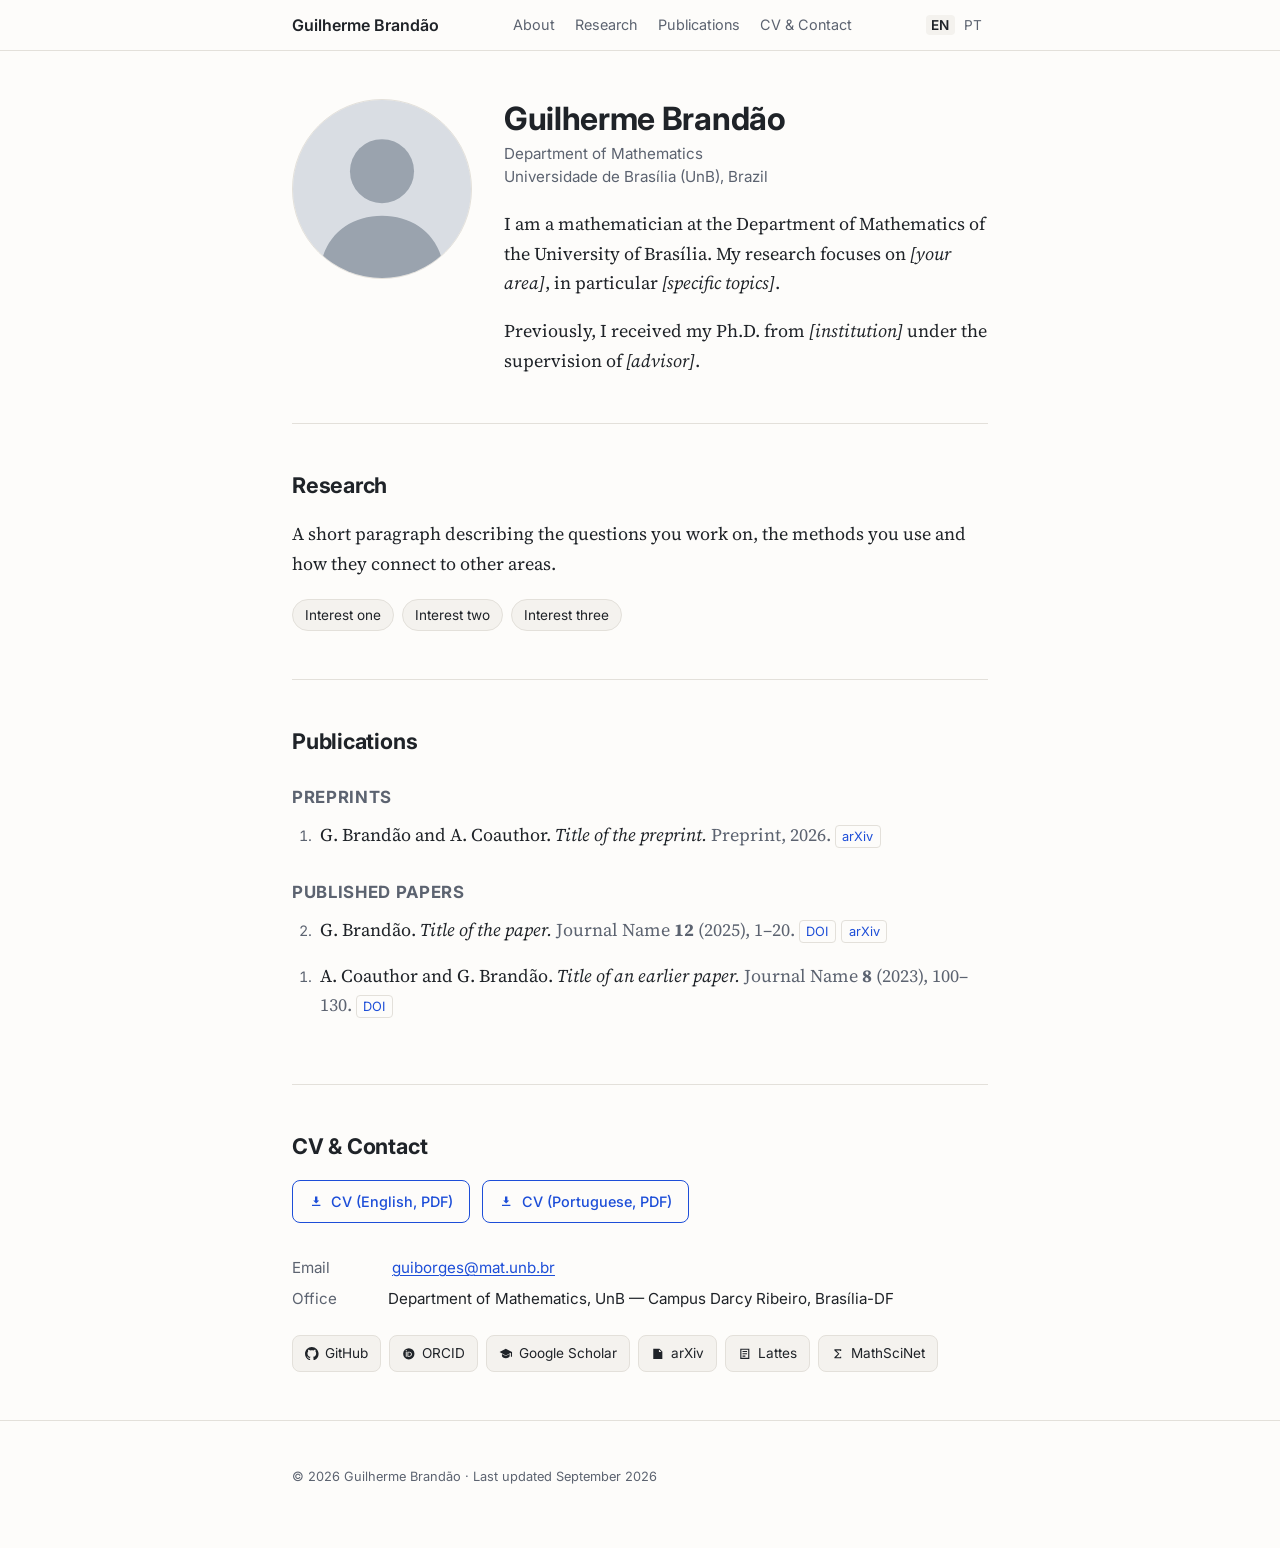
==== index.html @ d2910f6d "Add bilingual academic homepage (EN/PT) Plain HTML/CSS site for GitHub Pages: About, Research, Publi" ====
<!DOCTYPE html>
<html lang="en">
<head>
  <meta charset="utf-8">
  <meta name="viewport" content="width=device-width, initial-scale=1">
  <title>Guilherme Brandão — Mathematics, UnB</title>
  <meta name="description" content="Guilherme Brandão — Department of Mathematics, Universidade de Brasília. Research, publications, CV and contact.">
  <meta name="author" content="Guilherme Brandão">

  <link rel="canonical" href="https://guibrandao.github.io/">
  <link rel="alternate" hreflang="en" href="https://guibrandao.github.io/">
  <link rel="alternate" hreflang="pt-BR" href="https://guibrandao.github.io/pt/">
  <link rel="alternate" hreflang="x-default" href="https://guibrandao.github.io/">

  <meta property="og:type" content="profile">
  <meta property="og:title" content="Guilherme Brandão — Mathematics, UnB">
  <meta property="og:description" content="Research, publications, CV and contact.">
  <meta property="og:url" content="https://guibrandao.github.io/">
  <meta property="og:locale" content="en_US">
  <meta property="og:locale:alternate" content="pt_BR">

  <link rel="icon" href="favicon.svg" type="image/svg+xml">

  <link rel="preconnect" href="https://fonts.googleapis.com">
  <link rel="preconnect" href="https://fonts.gstatic.com" crossorigin>
  <link href="https://fonts.googleapis.com/css2?family=Inter:wght@400;500;600&family=Source+Serif+4:ital,opsz,wght@0,8..60,400;0,8..60,600;1,8..60,400&display=swap" rel="stylesheet">
  <link rel="stylesheet" href="assets/css/style.css">
</head>
<body>
  <a class="skip-link" href="#main">Skip to content</a>

  <header class="site-header">
    <div class="container">
      <a class="site-name" href="#about">Guilherme Brandão</a>
      <nav class="site-nav" aria-label="Main">
        <ul>
          <li><a href="#about">About</a></li>
          <li><a href="#research">Research</a></li>
          <li><a href="#publications">Publications</a></li>
          <li><a href="#contact">CV &amp; Contact</a></li>
        </ul>
      </nav>
      <div class="lang-switch" aria-label="Language">
        <span aria-current="true" lang="en">EN</span>
        <a href="pt/" hreflang="pt-BR" lang="pt-BR">PT</a>
      </div>
    </div>
  </header>

  <main id="main" class="container">

    <!-- ===================== ABOUT ===================== -->
    <section id="about" class="about" aria-labelledby="about-heading">
      <!-- TODO: replace with your photo, e.g. assets/img/photo.jpg (square, ≥ 360×360 px) -->
      <img src="assets/img/photo-placeholder.svg" alt="Photo of Guilherme Brandão" width="180" height="180">
      <div class="bio">
        <h1 id="about-heading">Guilherme Brandão</h1>
        <!-- TODO: confirm your position -->
        <p class="position">
          Department of Mathematics<br>
          Universidade de Brasília (UnB), Brazil
        </p>
        <!-- TODO: write your bio -->
        <p>
          I am a mathematician at the Department of Mathematics of the University of Brasília.
          My research focuses on <em>[your area]</em>, in particular <em>[specific topics]</em>.
        </p>
        <p>
          Previously, I received my Ph.D. from <em>[institution]</em> under the supervision of
          <em>[advisor]</em>.
        </p>
      </div>
    </section>

    <!-- ===================== RESEARCH ===================== -->
    <section id="research" aria-labelledby="research-heading">
      <h2 id="research-heading">Research</h2>
      <!-- TODO: describe your research -->
      <p>
        A short paragraph describing the questions you work on, the methods you use and
        how they connect to other areas.
      </p>
      <ul class="interests" aria-label="Research interests">
        <li>Interest one</li>
        <li>Interest two</li>
        <li>Interest three</li>
      </ul>
    </section>

    <!-- ===================== PUBLICATIONS ===================== -->
    <!-- Keep this block identical in pt/index.html (only headings are translated). -->
    <section id="publications" aria-labelledby="publications-heading">
      <h2 id="publications-heading">Publications</h2>

      <h3>Preprints</h3>
      <ol class="pubs" reversed>
        <!-- TODO: one <li> per preprint, newest first -->
        <li>
          G. Brandão and A. Coauthor.
          <span class="pub-title">Title of the preprint.</span>
          <span class="pub-venue">Preprint, 2026.</span>
          <span class="pub-links"><a href="https://arxiv.org/abs/0000.00000">arXiv</a></span>
        </li>
      </ol>

      <h3>Published papers</h3>
      <ol class="pubs" reversed>
        <!-- TODO: one <li> per paper, newest first -->
        <li>
          G. Brandão.
          <span class="pub-title">Title of the paper.</span>
          <span class="pub-venue">Journal Name <strong>12</strong> (2025), 1–20.</span>
          <span class="pub-links"><a href="https://doi.org/10.0000/example">DOI</a><a href="https://arxiv.org/abs/0000.00000">arXiv</a></span>
        </li>
        <li>
          A. Coauthor and G. Brandão.
          <span class="pub-title">Title of an earlier paper.</span>
          <span class="pub-venue">Journal Name <strong>8</strong> (2023), 100–130.</span>
          <span class="pub-links"><a href="https://doi.org/10.0000/example">DOI</a></span>
        </li>
      </ol>
    </section>

    <!-- ===================== CV & CONTACT ===================== -->
    <section id="contact" aria-labelledby="contact-heading">
      <h2 id="contact-heading">CV &amp; Contact</h2>

      <!-- TODO: add assets/cv/cv-en.pdf and assets/cv/cv-pt.pdf -->
      <div class="buttons">
        <a class="button" href="assets/cv/cv-en.pdf">
          <svg viewBox="0 0 24 24" aria-hidden="true"><path d="M12 16l-5-5h3V4h4v7h3l-5 5zm-7 2h14v2H5v-2z"/></svg>
          CV (English, PDF)
        </a>
        <a class="button" href="assets/cv/cv-pt.pdf" hreflang="pt-BR">
          <svg viewBox="0 0 24 24" aria-hidden="true"><path d="M12 16l-5-5h3V4h4v7h3l-5 5zm-7 2h14v2H5v-2z"/></svg>
          CV (Portuguese, PDF)
        </a>
      </div>

      <ul class="contact-list">
        <li>
          <span class="label">Email</span>
          <a class="email" data-user="guiborges" data-domain="mat.unb.br" href="#contact">guiborges [at] mat.unb.br</a>
        </li>
        <!-- TODO: confirm office / address -->
        <li><span class="label">Office</span>Department of Mathematics, UnB — Campus Darcy Ribeiro, Brasília-DF</li>
      </ul>

      <!-- TODO: fill in your profile URLs; delete any you don't use -->
      <ul class="profiles" aria-label="Online profiles">
        <li><a href="https://github.com/guibrandao">
          <svg viewBox="0 0 16 16" aria-hidden="true"><path d="M8 0C3.58 0 0 3.58 0 8c0 3.54 2.29 6.53 5.47 7.59.4.07.55-.17.55-.38 0-.19-.01-.82-.01-1.49-2.01.37-2.53-.49-2.69-.94-.09-.23-.48-.94-.82-1.13-.28-.15-.68-.52-.01-.53.63-.01 1.08.58 1.23.82.72 1.21 1.87.87 2.33.66.07-.52.28-.87.51-1.07-1.78-.2-3.64-.89-3.64-3.95 0-.87.31-1.59.82-2.15-.08-.2-.36-1.02.08-2.12 0 0 .67-.21 2.2.82.64-.18 1.32-.27 2-.27.68 0 1.36.09 2 .27 1.53-1.04 2.2-.82 2.2-.82.44 1.1.16 1.92.08 2.12.51.56.82 1.27.82 2.15 0 3.07-1.87 3.75-3.65 3.95.29.25.54.73.54 1.48 0 1.07-.01 1.93-.01 2.2 0 .21.15.46.55.38A8.013 8.013 0 0016 8c0-4.42-3.58-8-8-8z"/></svg>
          GitHub</a></li>
        <li><a href="https://orcid.org/0000-0000-0000-0000">
          <svg viewBox="0 0 24 24" aria-hidden="true"><path d="M12 2a10 10 0 100 20 10 10 0 000-20zM8.3 17.3H6.7V8.4h1.6v8.9zM7.5 7.3a1 1 0 110-2 1 1 0 010 2zm9.9 5.5c0 2.6-1.9 4.5-4.6 4.5h-3.2V8.4h3.2c2.7 0 4.6 1.9 4.6 4.4zm-1.6 0c0-1.8-1.2-3-3.1-3h-1.5v6h1.5c1.9 0 3.1-1.2 3.1-3z"/></svg>
          ORCID</a></li>
        <li><a href="https://scholar.google.com/citations?user=XXXX">
          <svg viewBox="0 0 24 24" aria-hidden="true"><path d="M12 3L1 9l11 6 9-4.9V17h2V9L12 3zm-6.8 9.3V16c0 1.9 3 4 6.8 4s6.8-2.1 6.8-4v-3.7L12 16l-6.8-3.7z"/></svg>
          Google Scholar</a></li>
        <li><a href="https://arxiv.org/a/brandao_g_1">
          <svg viewBox="0 0 24 24" aria-hidden="true"><path d="M4 3h11l5 5v13H4V3zm10 1.5V9h4.5L14 4.5zM7 12h10v1.5H7V12zm0 3h10v1.5H7V15zm0 3h7v1.5H7V18z"/></svg>
          arXiv</a></li>
        <li><a href="http://lattes.cnpq.br/0000000000000000">
          <svg viewBox="0 0 24 24" aria-hidden="true"><path d="M4 3h16v18H4V3zm2 2v14h12V5H6zm2 2h8v2H8V7zm0 4h8v2H8v-2zm0 4h5v2H8v-2z"/></svg>
          Lattes</a></li>
        <li><a href="https://mathscinet.ams.org/mathscinet/MRAuthorID/000000">
          <svg viewBox="0 0 24 24" aria-hidden="true"><path d="M18 4H6v2l6.5 6L6 18v2h12v-3h-2v1H9.2l5.6-6-5.6-6H16v1h2V4z"/></svg>
          MathSciNet</a></li>
      </ul>
    </section>

  </main>

  <footer class="site-footer">
    <div class="container">
      <!-- TODO: update this date when you edit the page -->
      <p>© 2026 Guilherme Brandão · Last updated September 2026</p>
    </div>
  </footer>

  <script>
    // Build the mailto link at runtime so the address isn't in the HTML as plain text.
    document.querySelectorAll("a.email").forEach(function (a) {
      var addr = a.dataset.user + "@" + a.dataset.domain;
      a.href = "mailto:" + addr;
      a.textContent = addr;
    });
  </script>
</body>
</html>
---- assets/css/style.css ----
/* ==========================================================================
   Academic homepage — shared stylesheet (EN + PT)
   ========================================================================== */

:root {
  --bg: #fdfcfa;
  --surface: #f4f2ee;
  --text: #1f2328;
  --muted: #5c6370;
  --accent: #1d4ed8;
  --accent-hover: #1e3a8a;
  --border: #e3e0da;

  --font-body: "Source Serif 4", Georgia, "Times New Roman", serif;
  --font-ui: "Inter", system-ui, -apple-system, "Segoe UI", Roboto, sans-serif;

  --measure: 46rem;
  --radius: 8px;
}

@media (prefers-color-scheme: dark) {
  :root {
    --bg: #15171a;
    --surface: #1e2125;
    --text: #e6e6e6;
    --muted: #a0a7b1;
    --accent: #7aa2ff;
    --accent-hover: #a9c2ff;
    --border: #2c3036;
  }
}

*,
*::before,
*::after {
  box-sizing: border-box;
}

html {
  scroll-behavior: smooth;
  scroll-padding-top: 5rem;
}

@media (prefers-reduced-motion: reduce) {
  html { scroll-behavior: auto; }
}

body {
  margin: 0;
  background: var(--bg);
  color: var(--text);
  font-family: var(--font-body);
  font-size: 1.125rem;
  line-height: 1.65;
  -webkit-font-smoothing: antialiased;
}

a {
  color: var(--accent);
  text-decoration-thickness: 1px;
  text-underline-offset: 0.15em;
}

a:hover { color: var(--accent-hover); }

:focus-visible {
  outline: 2px solid var(--accent);
  outline-offset: 2px;
  border-radius: 2px;
}

.skip-link {
  position: absolute;
  left: -9999px;
  top: 0;
  padding: 0.5rem 1rem;
  background: var(--accent);
  color: var(--bg);
  font-family: var(--font-ui);
  z-index: 100;
}

.skip-link:focus { left: 1rem; top: 1rem; }

.container {
  max-width: var(--measure);
  margin: 0 auto;
  padding: 0 1.25rem;
}

/* ---------- Header / nav ---------- */

.site-header {
  position: sticky;
  top: 0;
  z-index: 10;
  background: color-mix(in srgb, var(--bg) 90%, transparent);
  backdrop-filter: blur(8px);
  border-bottom: 1px solid var(--border);
  font-family: var(--font-ui);
}

.site-header .container {
  display: flex;
  flex-wrap: wrap;
  align-items: center;
  justify-content: space-between;
  gap: 0.5rem 1.5rem;
  padding-top: 0.75rem;
  padding-bottom: 0.75rem;
}

.site-name {
  font-weight: 600;
  font-size: 1rem;
  color: var(--text);
  text-decoration: none;
}

.site-nav ul {
  display: flex;
  flex-wrap: wrap;
  gap: 0.25rem 1.25rem;
  margin: 0;
  padding: 0;
  list-style: none;
  font-size: 0.9rem;
}

.site-nav a {
  color: var(--muted);
  text-decoration: none;
}

.site-nav a:hover { color: var(--text); }

.lang-switch {
  font-size: 0.85rem;
  color: var(--muted);
}

.lang-switch a,
.lang-switch span {
  padding: 0.1rem 0.35rem;
  border-radius: 4px;
  text-decoration: none;
}

.lang-switch a { color: var(--muted); }
.lang-switch a:hover { color: var(--text); }

.lang-switch [aria-current] {
  color: var(--text);
  font-weight: 600;
  background: var(--surface);
}

/* ---------- Sections ---------- */

main section {
  padding: 3rem 0;
  border-bottom: 1px solid var(--border);
}

main section:last-child { border-bottom: 0; }

h1, h2, h3 {
  font-family: var(--font-ui);
  line-height: 1.25;
  letter-spacing: -0.01em;
}

h1 {
  font-size: 2rem;
  margin: 0 0 0.25rem;
}

h2 {
  font-size: 1.35rem;
  margin: 0 0 1.25rem;
}

h3 {
  font-size: 1.05rem;
  margin: 2rem 0 0.75rem;
  color: var(--muted);
  text-transform: uppercase;
  letter-spacing: 0.04em;
}

/* ---------- About ---------- */

.about {
  display: grid;
  grid-template-columns: 180px 1fr;
  gap: 2rem;
  align-items: start;
}

.about img {
  width: 180px;
  height: 180px;
  object-fit: cover;
  border-radius: 50%;
  background: var(--surface);
  border: 1px solid var(--border);
}

.position {
  margin: 0 0 1.25rem;
  font-family: var(--font-ui);
  font-size: 0.95rem;
  color: var(--muted);
  line-height: 1.5;
}

.about p:last-child { margin-bottom: 0; }

/* ---------- Research ---------- */

.interests {
  display: flex;
  flex-wrap: wrap;
  gap: 0.5rem;
  margin: 1.25rem 0 0;
  padding: 0;
  list-style: none;
  font-family: var(--font-ui);
  font-size: 0.85rem;
}

.interests li {
  padding: 0.25rem 0.75rem;
  border: 1px solid var(--border);
  border-radius: 999px;
  background: var(--surface);
}

/* ---------- Publications ---------- */

.pubs {
  margin: 0;
  padding-left: 1.5rem;
}

.pubs li {
  margin-bottom: 1rem;
  padding-left: 0.25rem;
}

.pubs li::marker {
  color: var(--muted);
  font-family: var(--font-ui);
  font-size: 0.9rem;
}

.pub-title { font-style: italic; }

.pub-venue { color: var(--muted); }

.pub-links {
  font-family: var(--font-ui);
  font-size: 0.8rem;
  white-space: nowrap;
}

.pub-links a {
  display: inline-block;
  margin-right: 0.35rem;
  padding: 0 0.4rem;
  border: 1px solid var(--border);
  border-radius: 4px;
  text-decoration: none;
}

/* ---------- CV & Contact ---------- */

.buttons {
  display: flex;
  flex-wrap: wrap;
  gap: 0.75rem;
  margin: 0 0 2rem;
}

.button {
  display: inline-flex;
  align-items: center;
  gap: 0.5rem;
  padding: 0.55rem 1rem;
  border: 1px solid var(--accent);
  border-radius: var(--radius);
  font-family: var(--font-ui);
  font-size: 0.9rem;
  font-weight: 500;
  text-decoration: none;
}

.button:hover {
  background: var(--accent);
  color: var(--bg);
}

.contact-list {
  margin: 0 0 1.5rem;
  padding: 0;
  list-style: none;
  font-family: var(--font-ui);
  font-size: 0.95rem;
}

.contact-list li { margin-bottom: 0.35rem; }

.contact-list .label {
  display: inline-block;
  min-width: 6rem;
  color: var(--muted);
}

.profiles {
  display: flex;
  flex-wrap: wrap;
  gap: 0.5rem;
  margin: 0;
  padding: 0;
  list-style: none;
}

.profiles a {
  display: inline-flex;
  align-items: center;
  gap: 0.4rem;
  padding: 0.4rem 0.75rem;
  border: 1px solid var(--border);
  border-radius: var(--radius);
  background: var(--surface);
  color: var(--text);
  font-family: var(--font-ui);
  font-size: 0.85rem;
  text-decoration: none;
}

.profiles a:hover {
  border-color: var(--accent);
  color: var(--accent);
}

.profiles svg,
.button svg {
  width: 1em;
  height: 1em;
  flex: none;
  fill: currentColor;
}

/* ---------- Footer ---------- */

.site-footer {
  padding: 2rem 0 3rem;
  border-top: 1px solid var(--border);
  font-family: var(--font-ui);
  font-size: 0.8rem;
  color: var(--muted);
}

/* ---------- Small screens ---------- */

@media (max-width: 600px) {
  body { font-size: 1.05rem; }

  html { scroll-padding-top: 7rem; }

  .about {
    grid-template-columns: 1fr;
    gap: 1.25rem;
    text-align: center;
  }

  .about img {
    width: 140px;
    height: 140px;
    margin: 0 auto;
  }

  .about .bio { text-align: left; }

  h1 { font-size: 1.7rem; }

  main section { padding: 2.25rem 0; }
}

@media print {
  .site-header, .skip-link { display: none; }
  body { background: #fff; color: #000; }
  a { color: #000; }
}
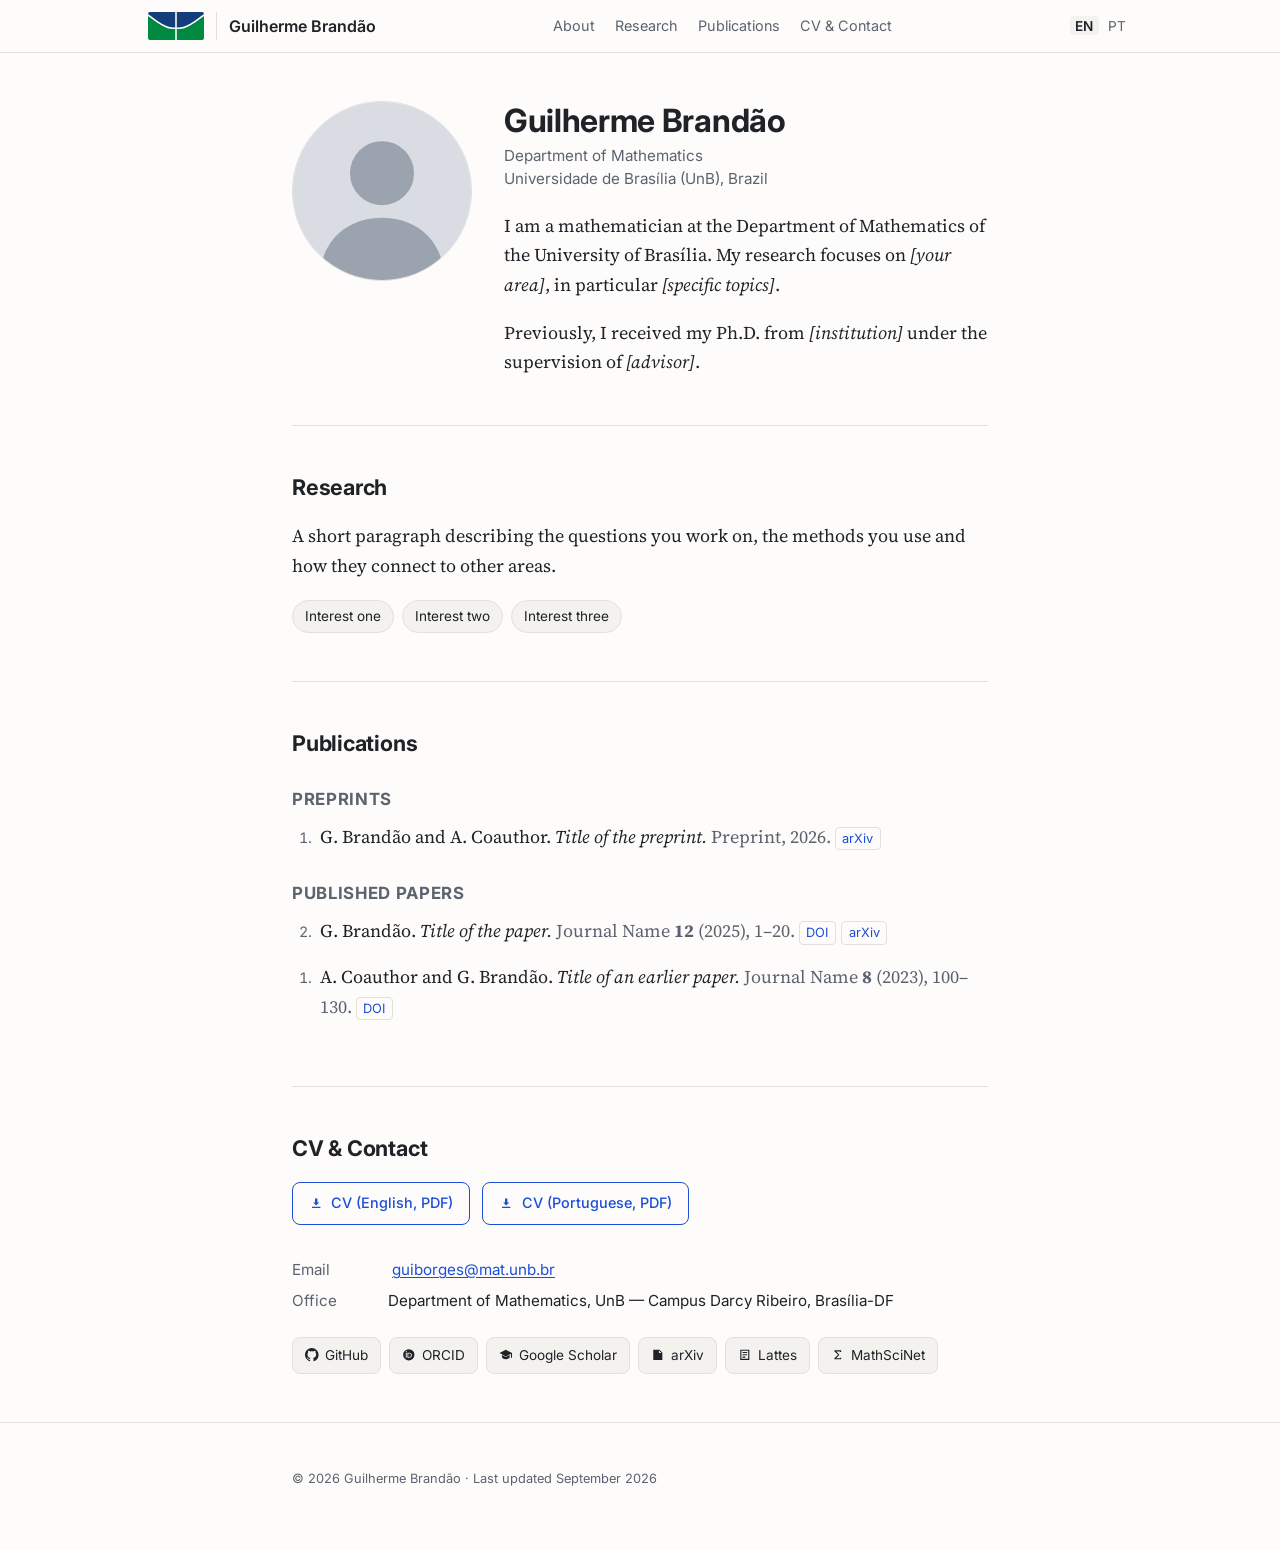
==== commit 98d5fc9d: "Add UnB logo to header Show the Universidade de Brasília symbol (public domain, via Wikimedia Common" ====
--- a/index.html
+++ b/index.html
@@ -31,7 +31,12 @@
 
   <header class="site-header">
     <div class="container">
-      <a class="site-name" href="#about">Guilherme Brandão</a>
+      <div class="brand">
+        <a class="unb-logo" href="https://www.unb.br/" title="Universidade de Brasília">
+          <img src="assets/img/unb-logo.svg" alt="Universidade de Brasília" width="56" height="28">
+        </a>
+        <a class="site-name" href="#about">Guilherme Brandão</a>
+      </div>
       <nav class="site-nav" aria-label="Main">
         <ul>
           <li><a href="#about">About</a></li>
--- a/assets/css/style.css
+++ b/assets/css/style.css
@@ -101,6 +101,7 @@
 }
 
 .site-header .container {
+  max-width: 64rem;
   display: flex;
   flex-wrap: wrap;
   align-items: center;
@@ -108,6 +109,25 @@
   gap: 0.5rem 1.5rem;
   padding-top: 0.75rem;
   padding-bottom: 0.75rem;
+}
+
+.brand {
+  display: flex;
+  align-items: center;
+  gap: 0.75rem;
+}
+
+.unb-logo {
+  display: flex;
+  padding-right: 0.75rem;
+  border-right: 1px solid var(--border);
+}
+
+.unb-logo img {
+  display: block;
+  width: 56px;
+  height: 28px;
+  border-radius: 2px;
 }
 
 .site-name {
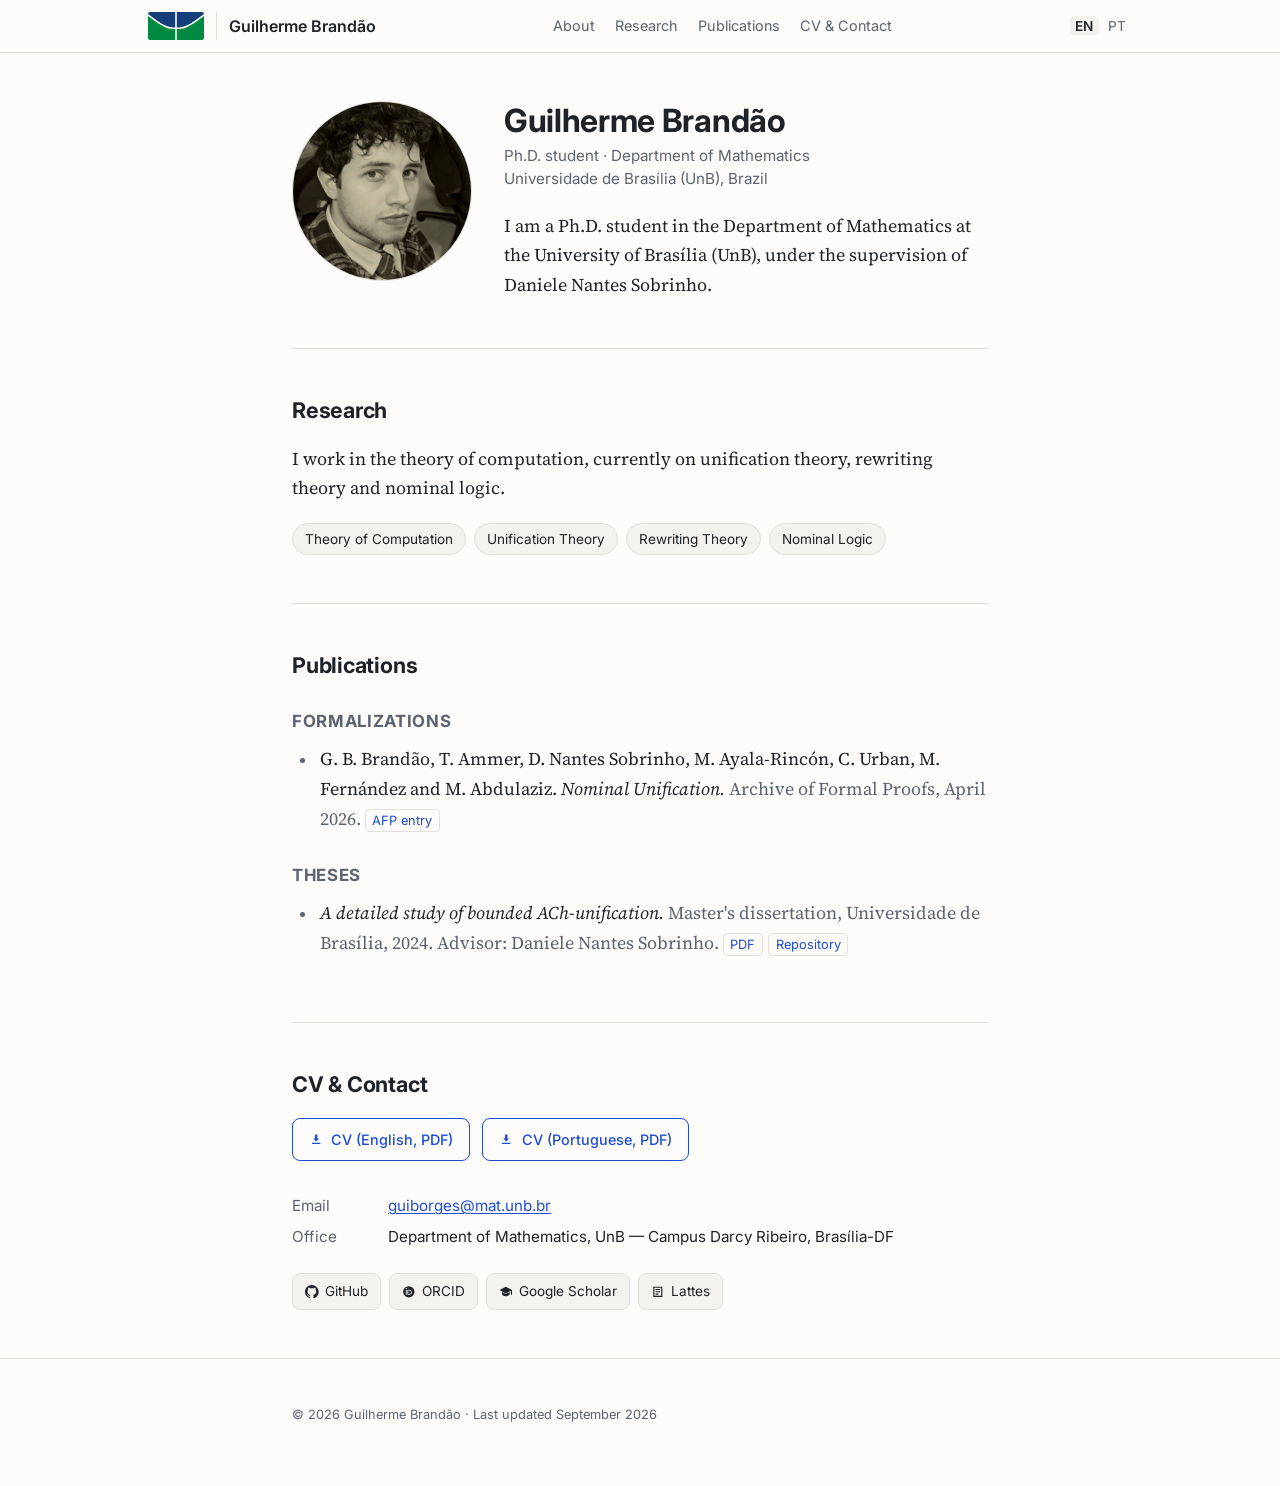
==== commit 603e80ae: "Fill in bio, research, publications, profiles and photo - Bio: Ph.D. student at UnB under Daniele Na" ====
--- a/index.html
+++ b/index.html
@@ -4,7 +4,7 @@
   <meta charset="utf-8">
   <meta name="viewport" content="width=device-width, initial-scale=1">
   <title>Guilherme Brandão — Mathematics, UnB</title>
-  <meta name="description" content="Guilherme Brandão — Department of Mathematics, Universidade de Brasília. Research, publications, CV and contact.">
+  <meta name="description" content="Guilherme Brandão — Ph.D. student, Department of Mathematics, Universidade de Brasília. Research, publications, CV and contact.">
   <meta name="author" content="Guilherme Brandão">
 
   <link rel="canonical" href="https://guibrandao.github.io/">
@@ -56,23 +56,16 @@
 
     <!-- ===================== ABOUT ===================== -->
     <section id="about" class="about" aria-labelledby="about-heading">
-      <!-- TODO: replace with your photo, e.g. assets/img/photo.jpg (square, ≥ 360×360 px) -->
-      <img src="assets/img/photo-placeholder.svg" alt="Photo of Guilherme Brandão" width="180" height="180">
+      <img src="assets/img/photo.jpg" alt="Photo of Guilherme Brandão" width="180" height="180">
       <div class="bio">
         <h1 id="about-heading">Guilherme Brandão</h1>
-        <!-- TODO: confirm your position -->
         <p class="position">
-          Department of Mathematics<br>
+          Ph.D. student · Department of Mathematics<br>
           Universidade de Brasília (UnB), Brazil
         </p>
-        <!-- TODO: write your bio -->
         <p>
-          I am a mathematician at the Department of Mathematics of the University of Brasília.
-          My research focuses on <em>[your area]</em>, in particular <em>[specific topics]</em>.
-        </p>
-        <p>
-          Previously, I received my Ph.D. from <em>[institution]</em> under the supervision of
-          <em>[advisor]</em>.
+          I am a Ph.D. student in the Department of Mathematics at the University of Brasília (UnB),
+          under the supervision of Daniele Nantes Sobrinho.
         </p>
       </div>
     </section>
@@ -80,15 +73,15 @@
     <!-- ===================== RESEARCH ===================== -->
     <section id="research" aria-labelledby="research-heading">
       <h2 id="research-heading">Research</h2>
-      <!-- TODO: describe your research -->
       <p>
-        A short paragraph describing the questions you work on, the methods you use and
-        how they connect to other areas.
+        I work in the theory of computation, currently on unification theory, rewriting theory
+        and nominal logic.
       </p>
       <ul class="interests" aria-label="Research interests">
-        <li>Interest one</li>
-        <li>Interest two</li>
-        <li>Interest three</li>
+        <li>Theory of Computation</li>
+        <li>Unification Theory</li>
+        <li>Rewriting Theory</li>
+        <li>Nominal Logic</li>
       </ul>
     </section>
 
@@ -97,33 +90,36 @@
     <section id="publications" aria-labelledby="publications-heading">
       <h2 id="publications-heading">Publications</h2>
 
-      <h3>Preprints</h3>
+      <h3>Formalizations</h3>
+      <ul class="pubs">
+        <li>
+          G. B. Brandão, T. Ammer, D. Nantes Sobrinho, M. Ayala-Rincón, C. Urban, M. Fernández and M. Abdulaziz.
+          <span class="pub-title">Nominal Unification.</span>
+          <span class="pub-venue">Archive of Formal Proofs, April 2026.</span>
+          <span class="pub-links"><a href="https://isa-afp.org/entries/Nominal_Unification.html">AFP entry</a></span>
+        </li>
+      </ul>
+
+      <!-- To add papers later, copy this pattern above the formalizations:
+      <h3>Papers</h3>
       <ol class="pubs" reversed>
-        <!-- TODO: one <li> per preprint, newest first -->
         <li>
-          G. Brandão and A. Coauthor.
-          <span class="pub-title">Title of the preprint.</span>
-          <span class="pub-venue">Preprint, 2026.</span>
-          <span class="pub-links"><a href="https://arxiv.org/abs/0000.00000">arXiv</a></span>
+          Authors.
+          <span class="pub-title">Title.</span>
+          <span class="pub-venue">Venue, Year.</span>
+          <span class="pub-links"><a href="https://doi.org/...">DOI</a><a href="https://arxiv.org/abs/...">arXiv</a></span>
         </li>
       </ol>
+      -->
 
-      <h3>Published papers</h3>
-      <ol class="pubs" reversed>
-        <!-- TODO: one <li> per paper, newest first -->
+      <h3>Theses</h3>
+      <ul class="pubs">
         <li>
-          G. Brandão.
-          <span class="pub-title">Title of the paper.</span>
-          <span class="pub-venue">Journal Name <strong>12</strong> (2025), 1–20.</span>
-          <span class="pub-links"><a href="https://doi.org/10.0000/example">DOI</a><a href="https://arxiv.org/abs/0000.00000">arXiv</a></span>
+          <span class="pub-title">A detailed study of bounded ACh-unification.</span>
+          <span class="pub-venue">Master's dissertation, Universidade de Brasília, 2024. Advisor: Daniele Nantes Sobrinho.</span>
+          <span class="pub-links"><a href="https://repositorio.unb.br/bitstream/10482/49595/1/GuilhermeBorgesBrandao_DISSERT.pdf">PDF</a><a href="https://repositorio.unb.br/handle/10482/49595">Repository</a></span>
         </li>
-        <li>
-          A. Coauthor and G. Brandão.
-          <span class="pub-title">Title of an earlier paper.</span>
-          <span class="pub-venue">Journal Name <strong>8</strong> (2023), 100–130.</span>
-          <span class="pub-links"><a href="https://doi.org/10.0000/example">DOI</a></span>
-        </li>
-      </ol>
+      </ul>
     </section>
 
     <!-- ===================== CV & CONTACT ===================== -->
@@ -144,33 +140,25 @@
 
       <ul class="contact-list">
         <li>
-          <span class="label">Email</span>
-          <a class="email" data-user="guiborges" data-domain="mat.unb.br" href="#contact">guiborges [at] mat.unb.br</a>
+          <span class="label">Email</span><a class="email" data-user="guiborges" data-domain="mat.unb.br" href="#contact">guiborges [at] mat.unb.br</a>
         </li>
         <!-- TODO: confirm office / address -->
         <li><span class="label">Office</span>Department of Mathematics, UnB — Campus Darcy Ribeiro, Brasília-DF</li>
       </ul>
 
-      <!-- TODO: fill in your profile URLs; delete any you don't use -->
       <ul class="profiles" aria-label="Online profiles">
         <li><a href="https://github.com/guibrandao">
           <svg viewBox="0 0 16 16" aria-hidden="true"><path d="M8 0C3.58 0 0 3.58 0 8c0 3.54 2.29 6.53 5.47 7.59.4.07.55-.17.55-.38 0-.19-.01-.82-.01-1.49-2.01.37-2.53-.49-2.69-.94-.09-.23-.48-.94-.82-1.13-.28-.15-.68-.52-.01-.53.63-.01 1.08.58 1.23.82.72 1.21 1.87.87 2.33.66.07-.52.28-.87.51-1.07-1.78-.2-3.64-.89-3.64-3.95 0-.87.31-1.59.82-2.15-.08-.2-.36-1.02.08-2.12 0 0 .67-.21 2.2.82.64-.18 1.32-.27 2-.27.68 0 1.36.09 2 .27 1.53-1.04 2.2-.82 2.2-.82.44 1.1.16 1.92.08 2.12.51.56.82 1.27.82 2.15 0 3.07-1.87 3.75-3.65 3.95.29.25.54.73.54 1.48 0 1.07-.01 1.93-.01 2.2 0 .21.15.46.55.38A8.013 8.013 0 0016 8c0-4.42-3.58-8-8-8z"/></svg>
           GitHub</a></li>
-        <li><a href="https://orcid.org/0000-0000-0000-0000">
+        <li><a href="https://orcid.org/0009-0003-3784-0708">
           <svg viewBox="0 0 24 24" aria-hidden="true"><path d="M12 2a10 10 0 100 20 10 10 0 000-20zM8.3 17.3H6.7V8.4h1.6v8.9zM7.5 7.3a1 1 0 110-2 1 1 0 010 2zm9.9 5.5c0 2.6-1.9 4.5-4.6 4.5h-3.2V8.4h3.2c2.7 0 4.6 1.9 4.6 4.4zm-1.6 0c0-1.8-1.2-3-3.1-3h-1.5v6h1.5c1.9 0 3.1-1.2 3.1-3z"/></svg>
           ORCID</a></li>
-        <li><a href="https://scholar.google.com/citations?user=XXXX">
+        <li><a href="https://scholar.google.com/citations?user=KdAXtk4AAAAJ">
           <svg viewBox="0 0 24 24" aria-hidden="true"><path d="M12 3L1 9l11 6 9-4.9V17h2V9L12 3zm-6.8 9.3V16c0 1.9 3 4 6.8 4s6.8-2.1 6.8-4v-3.7L12 16l-6.8-3.7z"/></svg>
           Google Scholar</a></li>
-        <li><a href="https://arxiv.org/a/brandao_g_1">
-          <svg viewBox="0 0 24 24" aria-hidden="true"><path d="M4 3h11l5 5v13H4V3zm10 1.5V9h4.5L14 4.5zM7 12h10v1.5H7V12zm0 3h10v1.5H7V15zm0 3h7v1.5H7V18z"/></svg>
-          arXiv</a></li>
-        <li><a href="http://lattes.cnpq.br/0000000000000000">
+        <li><a href="https://lattes.cnpq.br/2751389302767059">
           <svg viewBox="0 0 24 24" aria-hidden="true"><path d="M4 3h16v18H4V3zm2 2v14h12V5H6zm2 2h8v2H8V7zm0 4h8v2H8v-2zm0 4h5v2H8v-2z"/></svg>
           Lattes</a></li>
-        <li><a href="https://mathscinet.ams.org/mathscinet/MRAuthorID/000000">
-          <svg viewBox="0 0 24 24" aria-hidden="true"><path d="M18 4H6v2l6.5 6L6 18v2h12v-3h-2v1H9.2l5.6-6-5.6-6H16v1h2V4z"/></svg>
-          MathSciNet</a></li>
       </ul>
     </section>
 
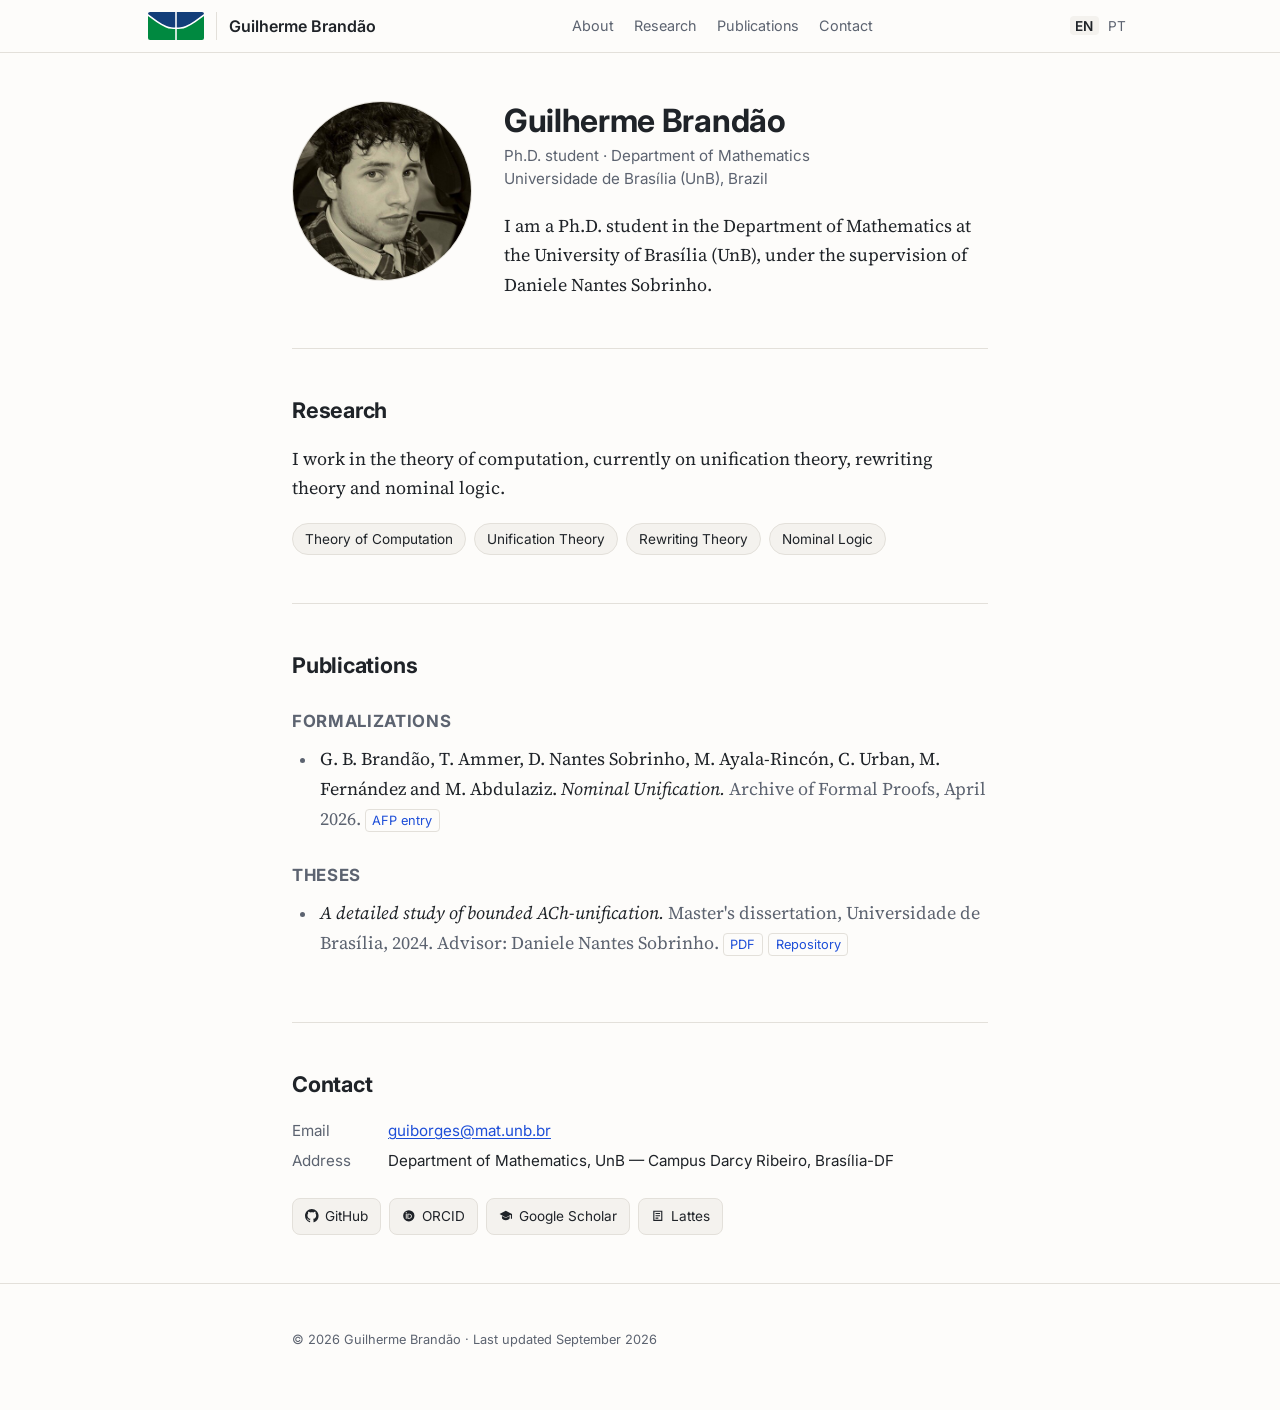
==== commit a5bc7821: "Remove CV downloads; simplify section to Contact Drop the CV buttons and their styles, rename "CV & " ====
--- a/index.html
+++ b/index.html
@@ -4,7 +4,7 @@
   <meta charset="utf-8">
   <meta name="viewport" content="width=device-width, initial-scale=1">
   <title>Guilherme Brandão — Mathematics, UnB</title>
-  <meta name="description" content="Guilherme Brandão — Ph.D. student, Department of Mathematics, Universidade de Brasília. Research, publications, CV and contact.">
+  <meta name="description" content="Guilherme Brandão — Ph.D. student, Department of Mathematics, Universidade de Brasília. Research, publications and contact.">
   <meta name="author" content="Guilherme Brandão">
 
   <link rel="canonical" href="https://guibrandao.github.io/">
@@ -14,7 +14,7 @@
 
   <meta property="og:type" content="profile">
   <meta property="og:title" content="Guilherme Brandão — Mathematics, UnB">
-  <meta property="og:description" content="Research, publications, CV and contact.">
+  <meta property="og:description" content="Research, publications and contact.">
   <meta property="og:url" content="https://guibrandao.github.io/">
   <meta property="og:locale" content="en_US">
   <meta property="og:locale:alternate" content="pt_BR">
@@ -42,7 +42,7 @@
           <li><a href="#about">About</a></li>
           <li><a href="#research">Research</a></li>
           <li><a href="#publications">Publications</a></li>
-          <li><a href="#contact">CV &amp; Contact</a></li>
+          <li><a href="#contact">Contact</a></li>
         </ul>
       </nav>
       <div class="lang-switch" aria-label="Language">
@@ -122,28 +122,15 @@
       </ul>
     </section>
 
-    <!-- ===================== CV & CONTACT ===================== -->
+    <!-- ===================== CONTACT ===================== -->
     <section id="contact" aria-labelledby="contact-heading">
-      <h2 id="contact-heading">CV &amp; Contact</h2>
-
-      <!-- TODO: add assets/cv/cv-en.pdf and assets/cv/cv-pt.pdf -->
-      <div class="buttons">
-        <a class="button" href="assets/cv/cv-en.pdf">
-          <svg viewBox="0 0 24 24" aria-hidden="true"><path d="M12 16l-5-5h3V4h4v7h3l-5 5zm-7 2h14v2H5v-2z"/></svg>
-          CV (English, PDF)
-        </a>
-        <a class="button" href="assets/cv/cv-pt.pdf" hreflang="pt-BR">
-          <svg viewBox="0 0 24 24" aria-hidden="true"><path d="M12 16l-5-5h3V4h4v7h3l-5 5zm-7 2h14v2H5v-2z"/></svg>
-          CV (Portuguese, PDF)
-        </a>
-      </div>
+      <h2 id="contact-heading">Contact</h2>
 
       <ul class="contact-list">
         <li>
           <span class="label">Email</span><a class="email" data-user="guiborges" data-domain="mat.unb.br" href="#contact">guiborges [at] mat.unb.br</a>
         </li>
-        <!-- TODO: confirm office / address -->
-        <li><span class="label">Office</span>Department of Mathematics, UnB — Campus Darcy Ribeiro, Brasília-DF</li>
+        <li><span class="label">Address</span>Department of Mathematics, UnB — Campus Darcy Ribeiro, Brasília-DF</li>
       </ul>
 
       <ul class="profiles" aria-label="Online profiles">
--- a/assets/css/style.css
+++ b/assets/css/style.css
@@ -293,32 +293,7 @@
   text-decoration: none;
 }
 
-/* ---------- CV & Contact ---------- */
-
-.buttons {
-  display: flex;
-  flex-wrap: wrap;
-  gap: 0.75rem;
-  margin: 0 0 2rem;
-}
-
-.button {
-  display: inline-flex;
-  align-items: center;
-  gap: 0.5rem;
-  padding: 0.55rem 1rem;
-  border: 1px solid var(--accent);
-  border-radius: var(--radius);
-  font-family: var(--font-ui);
-  font-size: 0.9rem;
-  font-weight: 500;
-  text-decoration: none;
-}
-
-.button:hover {
-  background: var(--accent);
-  color: var(--bg);
-}
+/* ---------- Contact ---------- */
 
 .contact-list {
   margin: 0 0 1.5rem;
@@ -364,8 +339,7 @@
   color: var(--accent);
 }
 
-.profiles svg,
-.button svg {
+.profiles svg {
   width: 1em;
   height: 1em;
   flex: none;
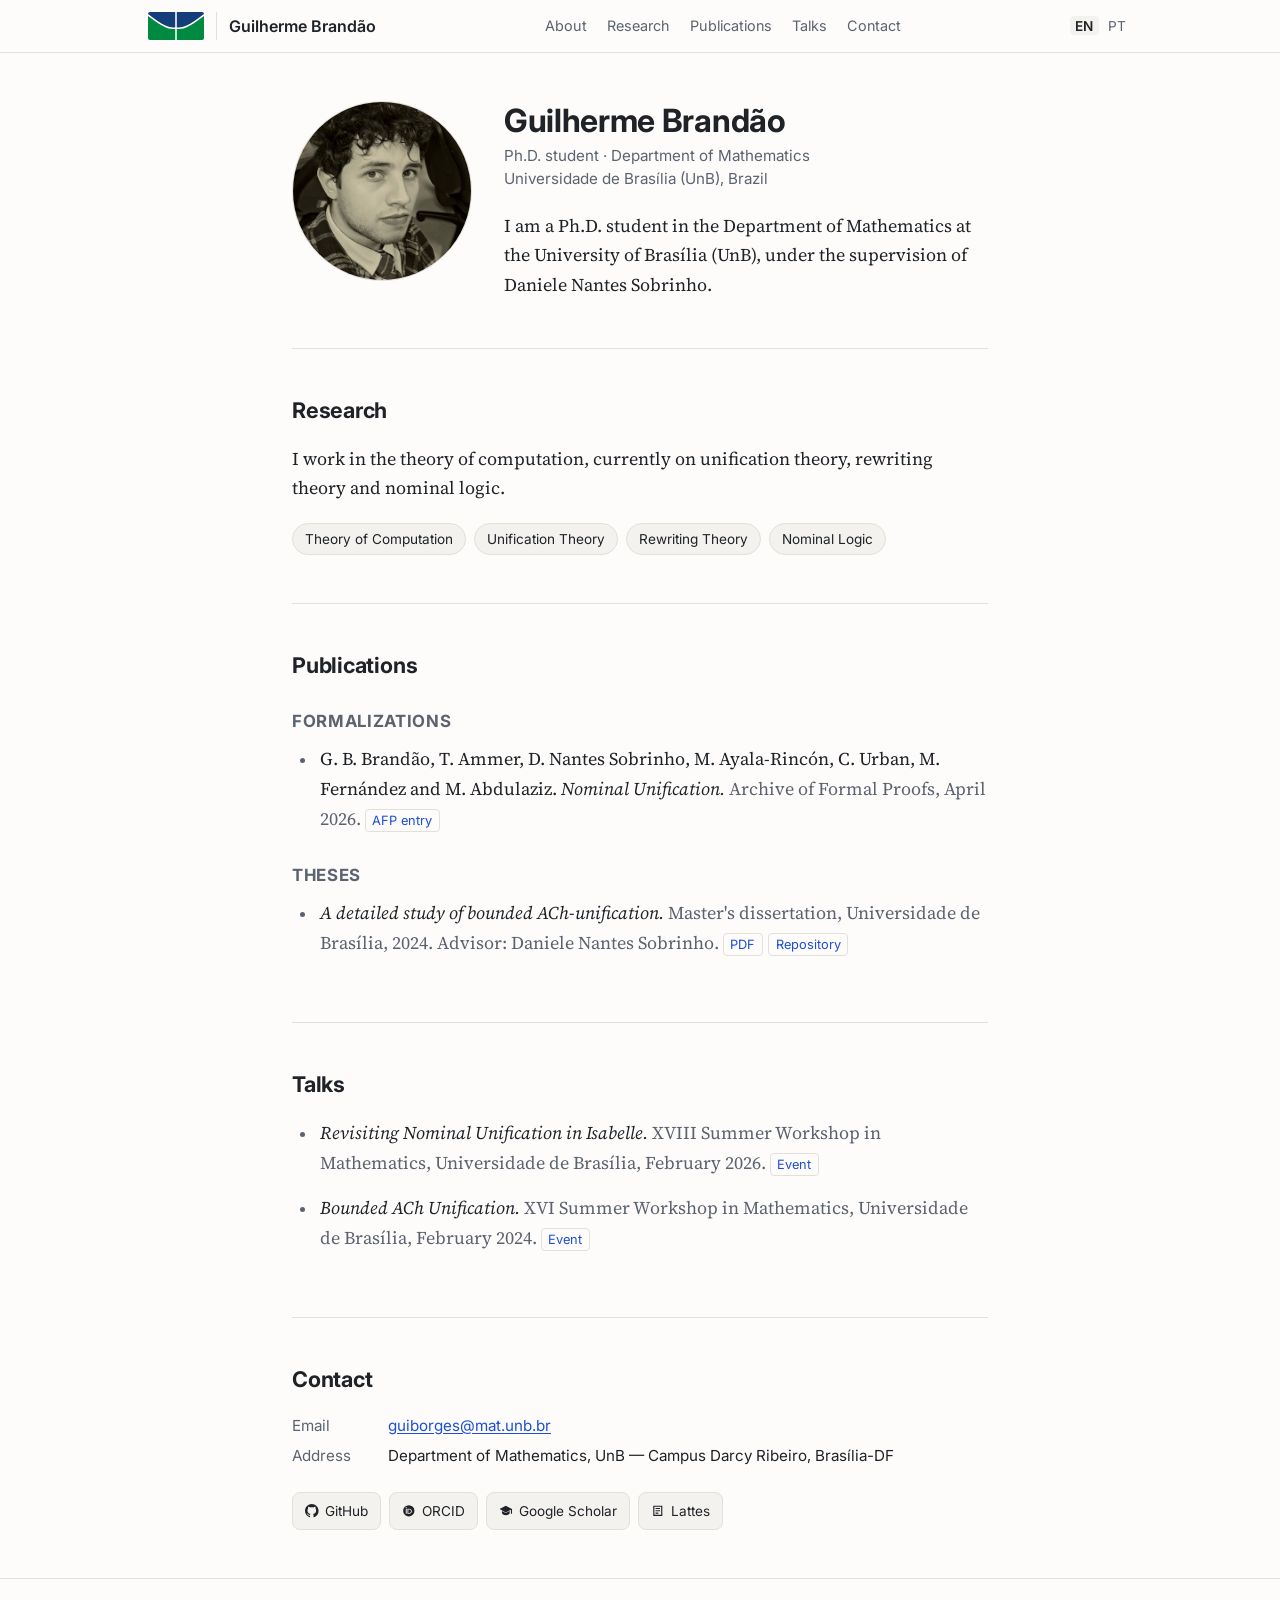
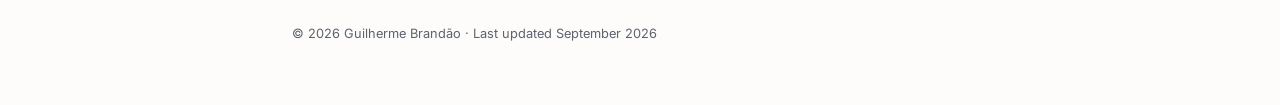
==== commit e25a5993: "Add Talks section List talks at the XVIII (2026) and XVI (2024) Summer Workshops in Mathematics at U" ====
--- a/index.html
+++ b/index.html
@@ -42,6 +42,7 @@
           <li><a href="#about">About</a></li>
           <li><a href="#research">Research</a></li>
           <li><a href="#publications">Publications</a></li>
+          <li><a href="#talks">Talks</a></li>
           <li><a href="#contact">Contact</a></li>
         </ul>
       </nav>
@@ -122,6 +123,24 @@
       </ul>
     </section>
 
+    <!-- ===================== TALKS ===================== -->
+    <!-- Keep the entries identical on both pages; newest first. -->
+    <section id="talks" aria-labelledby="talks-heading">
+      <h2 id="talks-heading">Talks</h2>
+      <ul class="pubs">
+        <li>
+          <span class="pub-title">Revisiting Nominal Unification in Isabelle.</span>
+          <span class="pub-venue">XVIII Summer Workshop in Mathematics, Universidade de Brasília, February 2026.</span>
+          <span class="pub-links"><a href="https://sites.google.com/view/xviii-workshop-mat-unb/home">Event</a></span>
+        </li>
+        <li>
+          <span class="pub-title">Bounded ACh Unification.</span>
+          <span class="pub-venue">XVI Summer Workshop in Mathematics, Universidade de Brasília, February 2024.</span>
+          <span class="pub-links"><a href="https://mat.unb.br/verao2024/verao.html">Event</a></span>
+        </li>
+      </ul>
+    </section>
+
     <!-- ===================== CONTACT ===================== -->
     <section id="contact" aria-labelledby="contact-heading">
       <h2 id="contact-heading">Contact</h2>
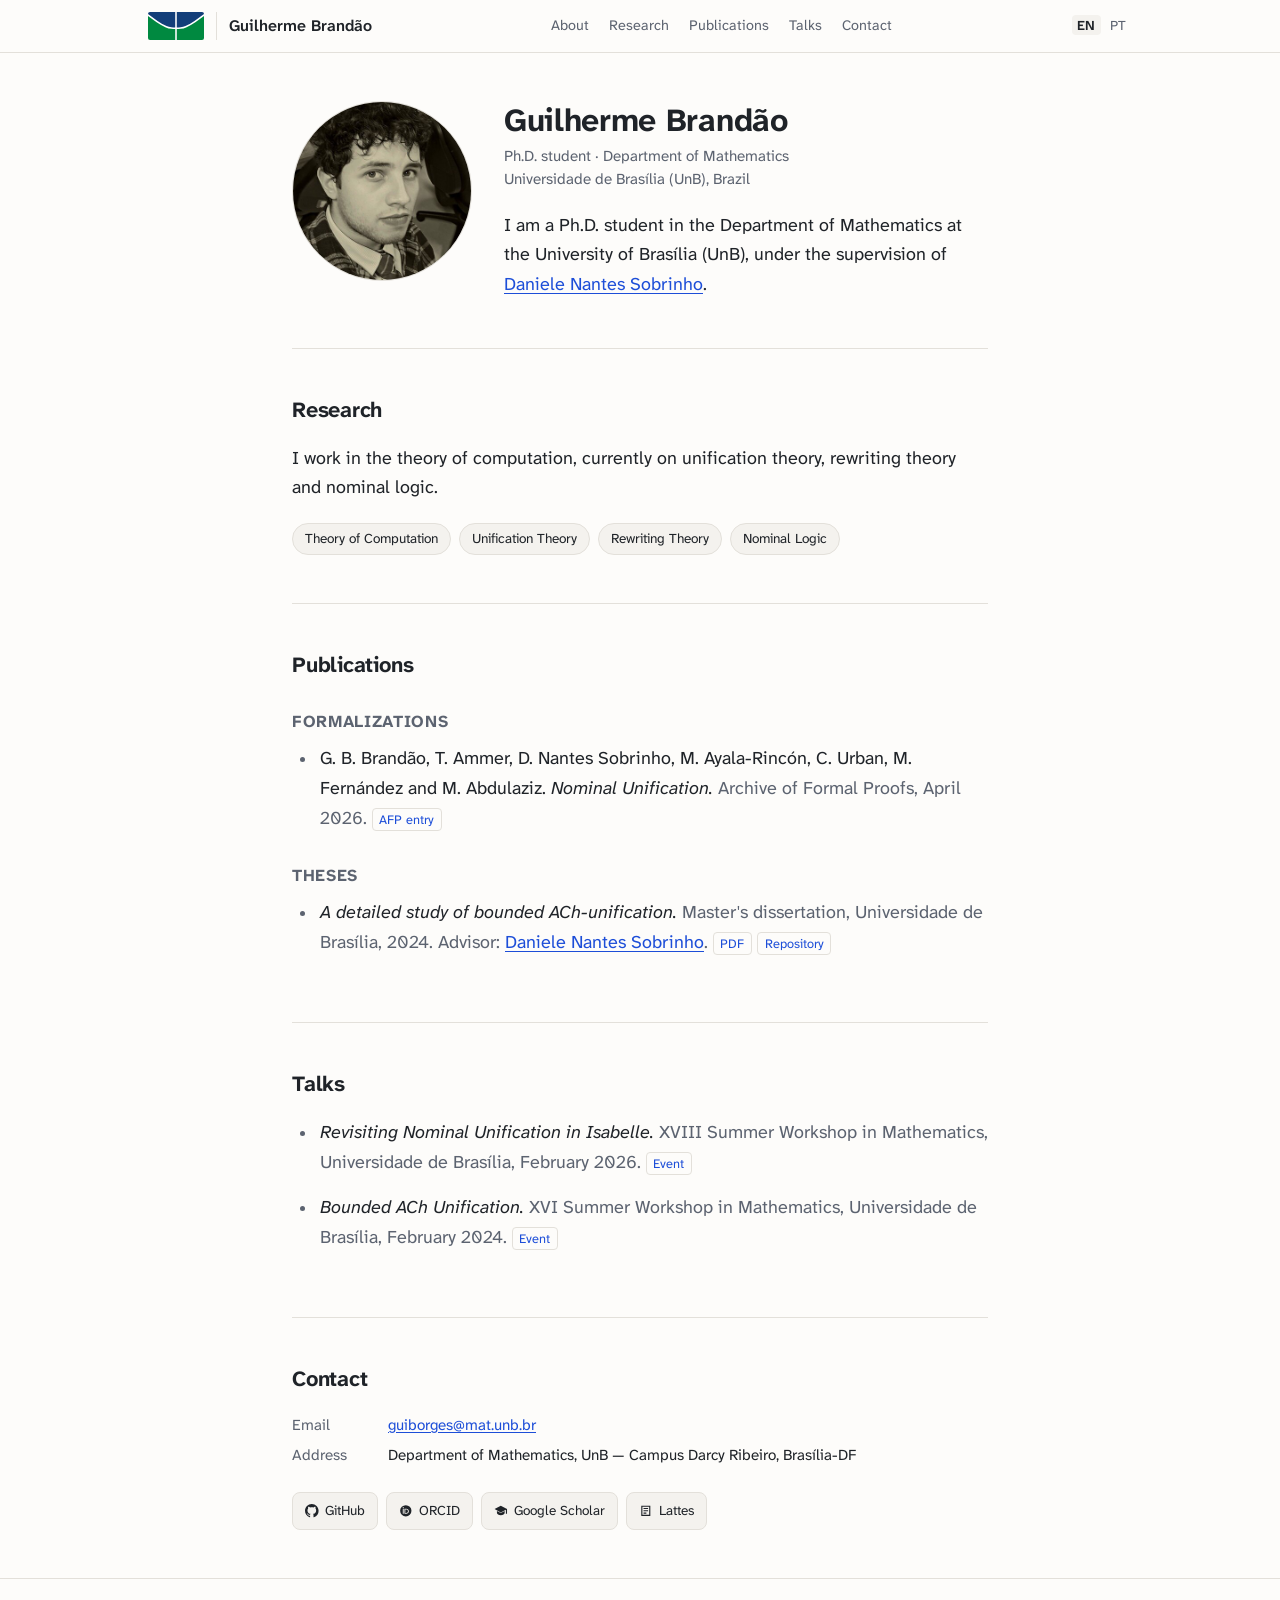
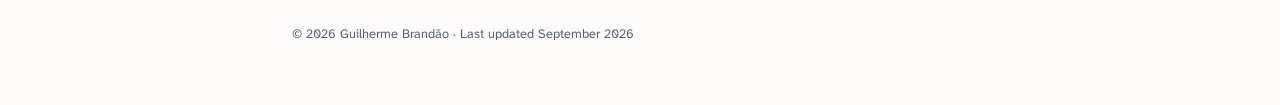
==== commit 9b15b65b: "Use Atkinson Hyperlegible Next; link supervisor's page Switch body and UI text to Atkinson Hyperlegi" ====
--- a/index.html
+++ b/index.html
@@ -23,7 +23,7 @@
 
   <link rel="preconnect" href="https://fonts.googleapis.com">
   <link rel="preconnect" href="https://fonts.gstatic.com" crossorigin>
-  <link href="https://fonts.googleapis.com/css2?family=Inter:wght@400;500;600&family=Source+Serif+4:ital,opsz,wght@0,8..60,400;0,8..60,600;1,8..60,400&display=swap" rel="stylesheet">
+  <link href="https://fonts.googleapis.com/css2?family=Atkinson+Hyperlegible+Next:ital,wght@0,400;0,600;0,700;1,400&display=swap" rel="stylesheet">
   <link rel="stylesheet" href="assets/css/style.css">
 </head>
 <body>
@@ -66,7 +66,7 @@
         </p>
         <p>
           I am a Ph.D. student in the Department of Mathematics at the University of Brasília (UnB),
-          under the supervision of Daniele Nantes Sobrinho.
+          under the supervision of <a href="https://mat.unb.br/~dnantes/">Daniele Nantes Sobrinho</a>.
         </p>
       </div>
     </section>
@@ -117,7 +117,7 @@
       <ul class="pubs">
         <li>
           <span class="pub-title">A detailed study of bounded ACh-unification.</span>
-          <span class="pub-venue">Master's dissertation, Universidade de Brasília, 2024. Advisor: Daniele Nantes Sobrinho.</span>
+          <span class="pub-venue">Master's dissertation, Universidade de Brasília, 2024. Advisor: <a href="https://mat.unb.br/~dnantes/">Daniele Nantes Sobrinho</a>.</span>
           <span class="pub-links"><a href="https://repositorio.unb.br/bitstream/10482/49595/1/GuilhermeBorgesBrandao_DISSERT.pdf">PDF</a><a href="https://repositorio.unb.br/handle/10482/49595">Repository</a></span>
         </li>
       </ul>
--- a/assets/css/style.css
+++ b/assets/css/style.css
@@ -11,8 +11,9 @@
   --accent-hover: #1e3a8a;
   --border: #e3e0da;
 
-  --font-body: "Source Serif 4", Georgia, "Times New Roman", serif;
-  --font-ui: "Inter", system-ui, -apple-system, "Segoe UI", Roboto, sans-serif;
+  /* Atkinson Hyperlegible Next (Braille Institute), designed for low-vision readers */
+  --font-body: "Atkinson Hyperlegible Next", "Atkinson Hyperlegible", system-ui, -apple-system, "Segoe UI", Roboto, sans-serif;
+  --font-ui: var(--font-body);
 
   --measure: 46rem;
   --radius: 8px;
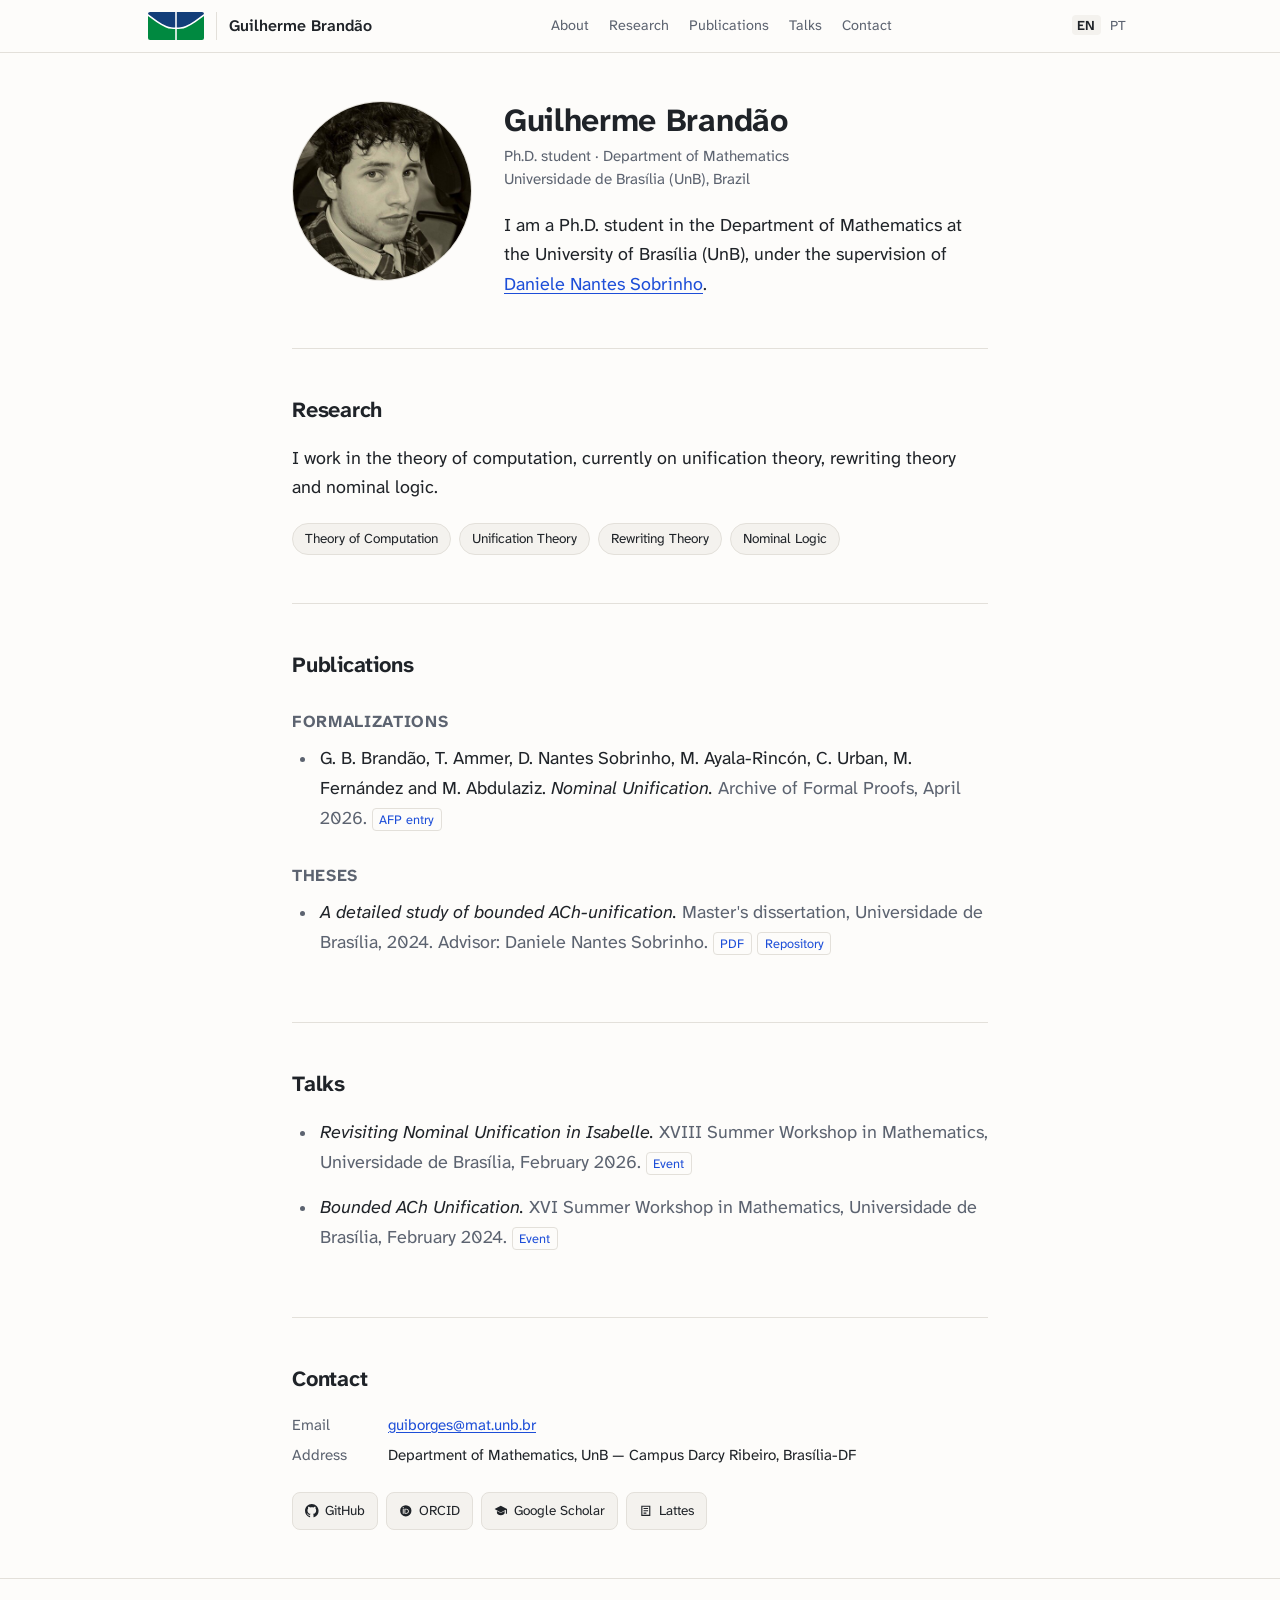
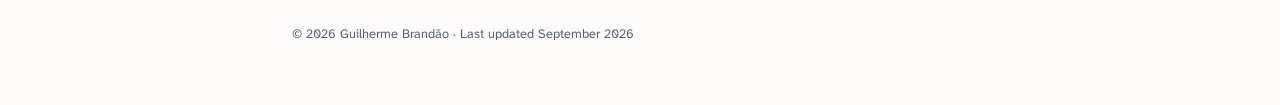
==== commit 4ddb78f4: "Unlink supervisor name in thesis entry Keep the link only in the bio.  Co-Authored-By: Claude Opus 5" ====
--- a/index.html
+++ b/index.html
@@ -117,7 +117,7 @@
       <ul class="pubs">
         <li>
           <span class="pub-title">A detailed study of bounded ACh-unification.</span>
-          <span class="pub-venue">Master's dissertation, Universidade de Brasília, 2024. Advisor: <a href="https://mat.unb.br/~dnantes/">Daniele Nantes Sobrinho</a>.</span>
+          <span class="pub-venue">Master's dissertation, Universidade de Brasília, 2024. Advisor: Daniele Nantes Sobrinho.</span>
           <span class="pub-links"><a href="https://repositorio.unb.br/bitstream/10482/49595/1/GuilhermeBorgesBrandao_DISSERT.pdf">PDF</a><a href="https://repositorio.unb.br/handle/10482/49595">Repository</a></span>
         </li>
       </ul>
